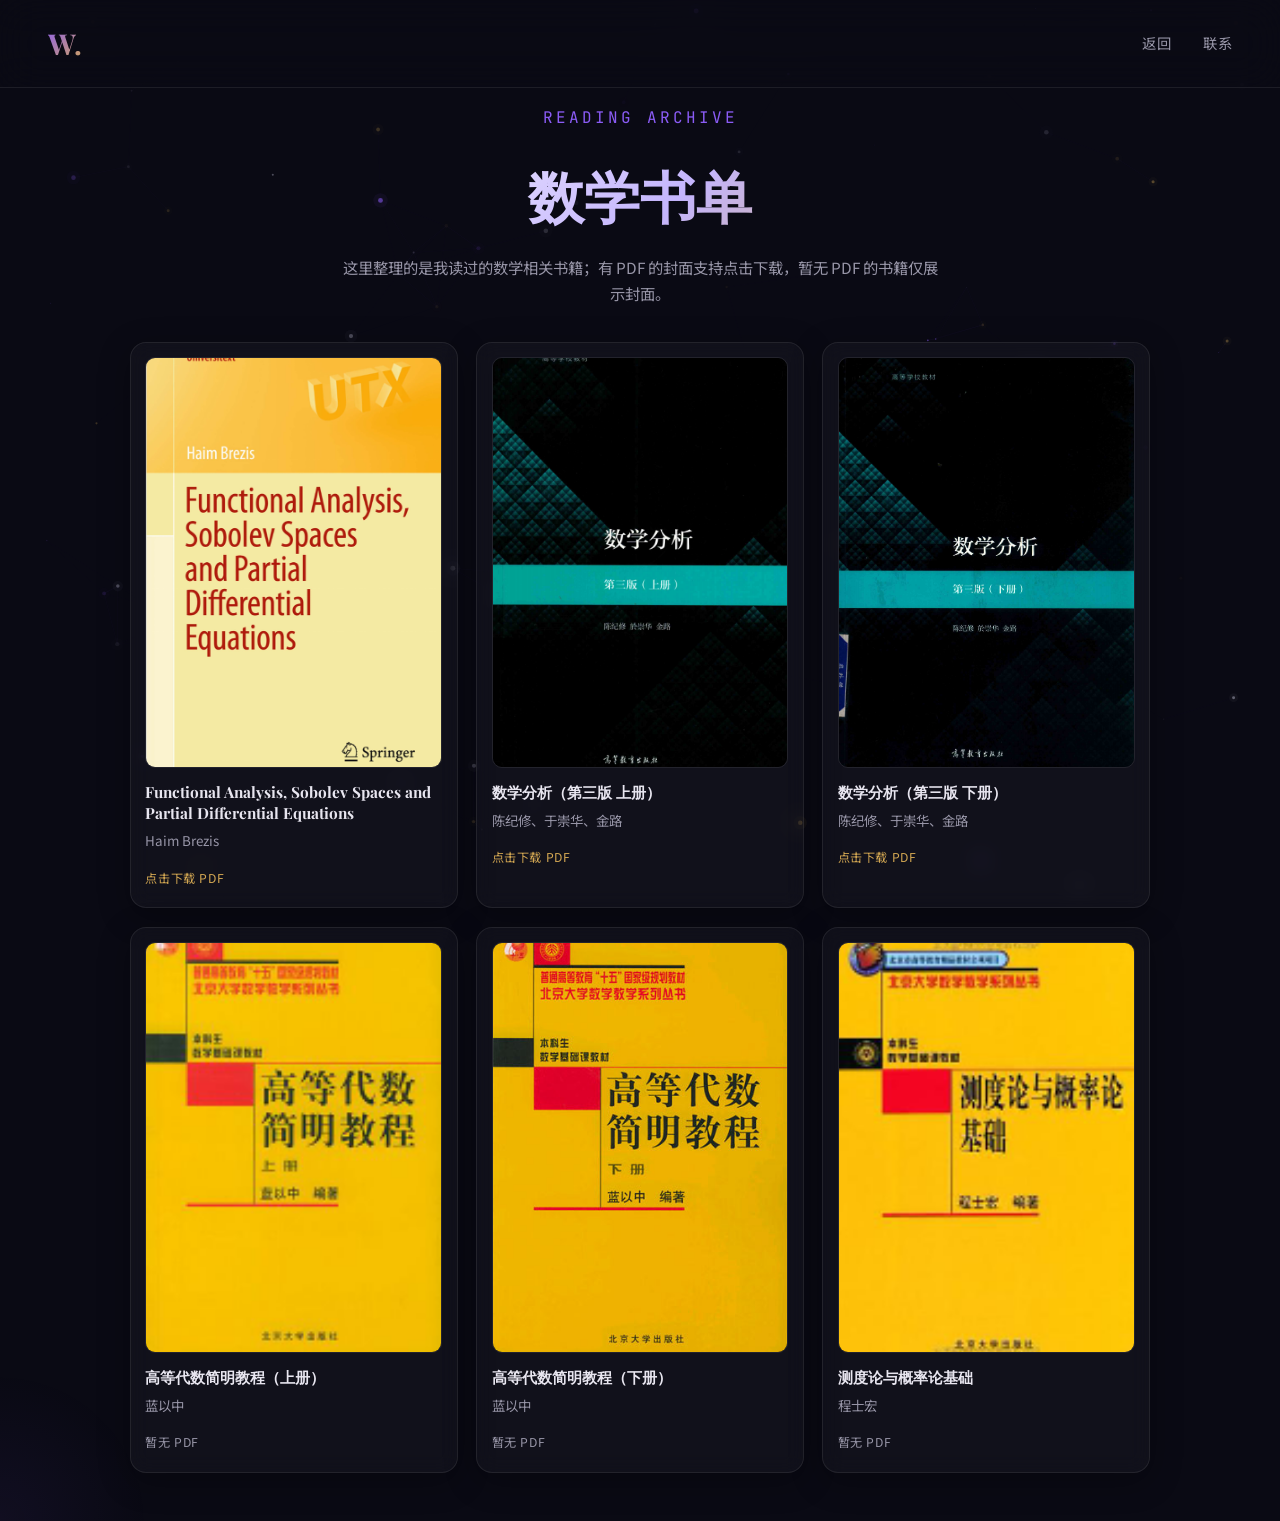
==== books.html @ 5981e9e0 "Update personal introduction website with resources" ====
<!DOCTYPE html>
<html lang="zh-CN">
<head>
    <meta charset="UTF-8">
    <meta name="viewport" content="width=device-width, initial-scale=1.0">
    <title>Weriezs | 阅读书籍</title>
    <link rel="preconnect" href="https://fonts.googleapis.com">
    <link rel="preconnect" href="https://fonts.gstatic.com" crossorigin>
    <link href="https://fonts.googleapis.com/css2?family=Playfair+Display:wght@400;700&family=Inter:wght@300;400;500;600&family=Noto+Sans+SC:wght@300;400;500;600&family=JetBrains+Mono:wght@400&display=swap" rel="stylesheet">
    <link rel="stylesheet" href="style.css">
</head>
<body class="books-page">
    <canvas id="particles"></canvas>

    <nav class="nav">
        <div class="nav-logo">W.</div>
        <div class="nav-links">
            <a href="index.html#interests">返回</a>
            <a href="index.html#contact">联系</a>
        </div>
    </nav>

    <main class="books-shell">
        <section class="books-hero reveal">
            <p class="books-kicker">Reading Archive</p>
            <h1 class="books-title" id="books-title">阅读书籍</h1>
            <p class="books-description" id="books-description">有 PDF 的封面支持点击下载，暂无 PDF 的书籍仅展示封面。</p>
        </section>

        <section class="books-content">
            <div class="books-grid reveal" id="books-grid"></div>
            <div class="books-empty glass-card reveal" id="books-empty" hidden>（暂无，尚待添加）</div>
        </section>
    </main>

    <script src="books-data.js"></script>
    <script src="books.js"></script>
    <script src="script.js"></script>
</body>
</html>
---- style.css ----
/* ========== Reset & Base ========== */
* {
    margin: 0;
    padding: 0;
    box-sizing: border-box;
}

:root {
    --bg-primary: #0a0a14;
    --bg-secondary: #0f0f1a;
    --text-primary: #e8e6f0;
    --text-secondary: #9896a8;
    --accent-purple: #8b5cf6;
    --accent-purple-dim: rgba(139, 92, 246, 0.15);
    --accent-gold: #d4a853;
    --accent-gold-dim: rgba(212, 168, 83, 0.15);
    --glass-bg: rgba(255, 255, 255, 0.03);
    --glass-border: rgba(255, 255, 255, 0.08);
    --glass-shadow: rgba(0, 0, 0, 0.3);
    --font-display: 'Playfair Display', Georgia, serif;
    --font-body: 'Noto Sans SC', 'Inter', -apple-system, sans-serif;
    --font-mono: 'JetBrains Mono', monospace;
}

html {
    scroll-behavior: smooth;
    scroll-padding-top: 80px;
}

body {
    font-family: var(--font-body);
    background: var(--bg-primary);
    color: var(--text-primary);
    line-height: 1.7;
    overflow-x: hidden;
    -webkit-font-smoothing: antialiased;
}

/* ========== Canvas Particles ========== */
#particles {
    position: fixed;
    top: 0;
    left: 0;
    width: 100%;
    height: 100%;
    z-index: 0;
    pointer-events: none;
}

/* ========== Navigation ========== */
.nav {
    position: fixed;
    top: 0;
    left: 0;
    right: 0;
    z-index: 100;
    display: flex;
    justify-content: space-between;
    align-items: center;
    padding: 1.2rem 3rem;
    background: rgba(10, 10, 20, 0.6);
    backdrop-filter: blur(20px);
    -webkit-backdrop-filter: blur(20px);
    border-bottom: 1px solid var(--glass-border);
    transition: all 0.3s ease;
}

.nav-logo {
    font-family: var(--font-display);
    font-size: 1.8rem;
    font-weight: 700;
    background: linear-gradient(135deg, var(--accent-purple), var(--accent-gold));
    -webkit-background-clip: text;
    -webkit-text-fill-color: transparent;
    background-clip: text;
}

.nav-links {
    display: flex;
    gap: 2rem;
}

.nav-links a {
    color: var(--text-secondary);
    text-decoration: none;
    font-size: 0.9rem;
    font-weight: 400;
    letter-spacing: 0.5px;
    transition: color 0.3s ease;
    position: relative;
}

.nav-links a::after {
    content: '';
    position: absolute;
    bottom: -4px;
    left: 0;
    width: 0;
    height: 1px;
    background: var(--accent-purple);
    transition: width 0.3s ease;
}

.nav-links a:hover {
    color: var(--text-primary);
}

.nav-links a:hover::after {
    width: 100%;
}

/* ========== Hero Section ========== */
.hero {
    position: relative;
    z-index: 1;
    min-height: 100vh;
    display: flex;
    align-items: center;
    justify-content: center;
    text-align: center;
    padding: 2rem;
}

.hero-content {
    max-width: 800px;
}

.hero-greeting {
    font-family: var(--font-mono);
    font-size: 1rem;
    color: var(--accent-purple);
    letter-spacing: 3px;
    text-transform: uppercase;
    margin-bottom: 1.5rem;
    opacity: 0;
    animation: fadeInUp 0.8s ease 0.3s forwards;
}

.hero-name {
    font-family: var(--font-display);
    font-size: clamp(3rem, 8vw, 6rem);
    font-weight: 700;
    line-height: 1.1;
    margin-bottom: 2rem;
    opacity: 0;
    animation: fadeInUp 0.8s ease 0.6s forwards;
}

.name-main {
    display: block;
    background: linear-gradient(135deg, #fff 0%, #c4b5fd 50%, var(--accent-gold) 100%);
    -webkit-background-clip: text;
    -webkit-text-fill-color: transparent;
    background-clip: text;
}

.name-divider {
    display: block;
    width: 60px;
    height: 2px;
    background: linear-gradient(90deg, var(--accent-purple), var(--accent-gold));
    margin: 1rem auto;
}

.name-sub {
    display: block;
    font-size: 0.35em;
    letter-spacing: 12px;
    color: var(--text-secondary);
    -webkit-text-fill-color: var(--text-secondary);
    font-weight: 400;
}

.hero-tagline {
    font-size: 1.15rem;
    color: var(--text-secondary);
    font-weight: 300;
    max-width: 550px;
    margin: 0 auto 4rem;
    opacity: 0;
    animation: fadeInUp 0.8s ease 0.9s forwards;
}

.hero-tagline em {
    font-style: normal;
    color: var(--accent-purple);
    font-weight: 500;
}

.hero-scroll {
    opacity: 0;
    animation: fadeInUp 0.8s ease 1.2s forwards;
    display: flex;
    flex-direction: column;
    align-items: center;
    gap: 0.8rem;
}

.hero-scroll span {
    font-size: 0.75rem;
    letter-spacing: 2px;
    text-transform: uppercase;
    color: var(--text-secondary);
}

.scroll-line {
    width: 1px;
    height: 50px;
    background: linear-gradient(180deg, var(--accent-purple), transparent);
    animation: scrollPulse 2s ease-in-out infinite;
}

/* ========== Sections Common ========== */
.section {
    position: relative;
    z-index: 1;
    padding: 8rem 2rem;
}

.container {
    max-width: 1100px;
    margin: 0 auto;
}

.section-title {
    font-family: var(--font-display);
    font-size: clamp(2rem, 4vw, 3rem);
    text-align: center;
    margin-bottom: 4rem;
    background: linear-gradient(135deg, var(--text-primary), var(--accent-purple));
    -webkit-background-clip: text;
    -webkit-text-fill-color: transparent;
    background-clip: text;
}

.section-subtitle {
    margin: -2.5rem 0 2.5rem;
    text-align: center;
    font-size: 1rem;
    color: var(--text-secondary);
    letter-spacing: 1px;
}

/* ========== Glass Card ========== */
.glass-card {
    background: var(--glass-bg);
    border: 1px solid var(--glass-border);
    border-radius: 16px;
    padding: 2rem;
    backdrop-filter: blur(10px);
    -webkit-backdrop-filter: blur(10px);
    box-shadow: 0 8px 32px var(--glass-shadow);
    transition: transform 0.3s ease, border-color 0.3s ease, box-shadow 0.3s ease;
}

.glass-card:hover {
    transform: translateY(-4px);
    border-color: rgba(139, 92, 246, 0.2);
    box-shadow: 0 12px 40px rgba(139, 92, 246, 0.08);
}

/* ========== About Section ========== */
.about-grid {
    display: grid;
    grid-template-columns: 1.5fr 1fr;
    gap: 2rem;
    align-items: start;
}

.about-card {
    padding: 2.5rem;
}

.about-icon {
    font-size: 2rem;
    margin-bottom: 1rem;
}

.about-card p {
    color: var(--text-secondary);
    font-size: 1.05rem;
    line-height: 1.9;
}

.about-stats {
    display: grid;
    grid-template-columns: 1fr 1fr;
    gap: 1rem;
}

.stat-item {
    text-align: center;
    padding: 1.5rem 1rem;
    display: flex;
    flex-direction: column;
    align-items: center;
    gap: 0.5rem;
}

.stat-symbol {
    font-family: var(--font-mono);
    font-size: 2rem;
    background: linear-gradient(135deg, var(--accent-purple), var(--accent-gold));
    -webkit-background-clip: text;
    -webkit-text-fill-color: transparent;
    background-clip: text;
}

.stat-label {
    font-size: 0.8rem;
    color: var(--text-secondary);
    letter-spacing: 1px;
}

/* ========== Interests Section ========== */
.interests-grid {
    display: grid;
    grid-template-columns: repeat(3, 1fr);
    gap: 1.5rem;
}

.interest-card {
    display: block;
    text-align: center;
    padding: 2.5rem 1.5rem;
}

.interest-link {
    color: inherit;
    text-decoration: none;
    cursor: pointer;
}

.interest-link:hover .interest-icon {
    transform: scale(1.08);
}

.interest-icon {
    font-size: 2.5rem;
    margin-bottom: 1.2rem;
    display: block;
    transition: transform 0.3s ease;
}

.interest-card h3 {
    font-family: var(--font-display);
    font-size: 1.2rem;
    margin-bottom: 0.8rem;
    color: var(--text-primary);
}

.interest-card p {
    font-size: 0.9rem;
    color: var(--text-secondary);
    line-height: 1.7;
}

/* ========== Research Section ========== */
.research-timeline {
    position: relative;
    display: flex;
    flex-direction: column;
    gap: 2rem;
    padding-left: 3rem;
}

.research-timeline::before {
    content: '';
    position: absolute;
    left: 8px;
    top: 0;
    bottom: 0;
    width: 2px;
    background: linear-gradient(180deg, var(--accent-purple), var(--accent-gold), transparent);
}

.timeline-item {
    position: relative;
    padding: 2rem;
}

.timeline-dot {
    position: absolute;
    left: calc(-3rem + 1px);
    top: 2.2rem;
    width: 16px;
    height: 16px;
    border-radius: 50%;
    background: var(--bg-primary);
    border: 2px solid var(--accent-purple);
    box-shadow: 0 0 12px var(--accent-purple-dim);
}

.timeline-item h3 {
    font-family: var(--font-display);
    font-size: 1.3rem;
    margin-bottom: 0.8rem;
    color: var(--text-primary);
}

.timeline-item p {
    color: var(--text-secondary);
    font-size: 0.95rem;
}

/* ========== Journey Section ========== */
.journey-grid {
    display: grid;
    grid-template-columns: repeat(3, 1fr);
    gap: 1.5rem;
    margin-bottom: 3rem;
}

.journey-card {
    text-align: center;
    padding: 2.5rem 1.5rem;
}

.journey-emoji {
    font-size: 3rem;
    margin-bottom: 1rem;
    display: block;
}

.journey-card h3 {
    font-family: var(--font-display);
    font-size: 1.2rem;
    margin-bottom: 0.8rem;
}

.journey-card p {
    font-size: 0.9rem;
    color: var(--text-secondary);
    line-height: 1.7;
}

.journey-quote {
    max-width: 600px;
    margin: 0 auto;
}

.journey-quote blockquote {
    text-align: center;
    padding: 2.5rem;
    border-left: 3px solid var(--accent-gold);
}

.journey-quote p {
    font-family: var(--font-display);
    font-size: 1.3rem;
    font-style: italic;
    color: var(--text-primary);
    margin-bottom: 1rem;
}

.journey-quote cite {
    font-size: 0.9rem;
    color: var(--accent-gold);
    font-style: normal;
}

/* ========== Contact Section ========== */
.contact-content {
    max-width: 600px;
    margin: 0 auto;
}

.contact-card {
    text-align: center;
    padding: 3rem;
}

.contact-text {
    color: var(--text-secondary);
    font-size: 1.05rem;
    margin-bottom: 2rem;
    line-height: 1.8;
}

.contact-links {
    display: flex;
    justify-content: center;
    gap: 1.5rem;
}

.contact-link {
    display: flex;
    align-items: center;
    gap: 0.6rem;
    color: var(--text-secondary);
    text-decoration: none;
    padding: 0.8rem 1.5rem;
    border: 1px solid var(--glass-border);
    border-radius: 50px;
    font-size: 0.9rem;
    transition: all 0.3s ease;
}

.contact-link:hover {
    color: var(--accent-purple);
    border-color: var(--accent-purple);
    background: var(--accent-purple-dim);
}

.contact-email {
    cursor: pointer;
    position: relative;
}

.contact-email .copy-toast {
    position: absolute;
    top: -2.5rem;
    left: 50%;
    transform: translateX(-50%);
    background: var(--accent-purple);
    color: #fff;
    padding: 0.3rem 0.8rem;
    border-radius: 6px;
    font-size: 0.75rem;
    white-space: nowrap;
    opacity: 0;
    transition: opacity 0.3s ease;
    pointer-events: none;
}

.contact-email .copy-toast.show {
    opacity: 1;
}

.contact-link svg {
    width: 18px;
    height: 18px;
}

/* ========== Footer ========== */
.footer {
    position: relative;
    z-index: 1;
    text-align: center;
    padding: 2rem;
    color: var(--text-secondary);
    font-size: 0.8rem;
    border-top: 1px solid var(--glass-border);
}

/* ========== Books Page ========== */
.books-shell {
    position: relative;
    z-index: 1;
    min-height: 100vh;
    padding: 6.5rem 2rem 3rem;
}

.books-hero {
    max-width: 760px;
    margin: 0 auto 2.2rem;
    text-align: center;
}

.books-kicker {
    font-family: var(--font-mono);
    color: var(--accent-purple);
    letter-spacing: 3px;
    text-transform: uppercase;
    margin-bottom: 1rem;
}

.books-title {
    font-family: var(--font-display);
    font-size: clamp(2.2rem, 5vw, 3.5rem);
    margin-bottom: 0.75rem;
    background: linear-gradient(135deg, #fff 0%, #c4b5fd 55%, var(--accent-gold) 100%);
    -webkit-background-clip: text;
    -webkit-text-fill-color: transparent;
    background-clip: text;
}

.books-description {
    max-width: 600px;
    margin: 0 auto;
    color: var(--text-secondary);
    font-size: 0.96rem;
}

.books-content {
    max-width: 1020px;
    margin: 0 auto;
}

.books-grid {
    display: grid;
    grid-template-columns: repeat(3, minmax(0, 1fr));
    gap: 1.15rem;
}

.book-card {
    display: block;
    color: inherit;
    text-decoration: none;
    overflow: hidden;
    padding: 0.9rem;
}

.book-card-downloadable {
    cursor: pointer;
}

.book-card-static {
    cursor: default;
}

.book-cover {
    display: block;
    width: 100%;
    aspect-ratio: 3 / 4.15;
    object-fit: cover;
    border-radius: 10px;
    border: 1px solid rgba(255, 255, 255, 0.08);
    transition: transform 0.35s ease, box-shadow 0.35s ease;
}

.book-card:hover .book-cover {
    transform: scale(1.04);
    box-shadow: 0 16px 36px rgba(0, 0, 0, 0.35);
}

.book-info {
    padding: 0.9rem 0 0.2rem;
}

.book-name {
    font-family: var(--font-display);
    font-size: 0.96rem;
    line-height: 1.35;
    margin-bottom: 0.35rem;
}

.book-author {
    color: var(--text-secondary);
    font-size: 0.84rem;
    margin-bottom: 0.65rem;
}

.book-action {
    display: inline-flex;
    align-items: center;
    gap: 0.4rem;
    color: var(--accent-gold);
    font-size: 0.76rem;
    letter-spacing: 0.6px;
}

.book-card-static .book-action {
    color: var(--text-secondary);
}

.books-empty {
    max-width: 480px;
    margin: 3rem auto 0;
    text-align: center;
    font-family: var(--font-display);
    font-size: 1.5rem;
    color: var(--text-secondary);
}

/* ========== Animations ========== */
@keyframes fadeInUp {
    from {
        opacity: 0;
        transform: translateY(30px);
    }
    to {
        opacity: 1;
        transform: translateY(0);
    }
}

@keyframes scrollPulse {
    0%, 100% { opacity: 0.3; transform: scaleY(0.6); }
    50% { opacity: 1; transform: scaleY(1); }
}

/* Scroll reveal */
.reveal {
    opacity: 0;
    transform: translateY(40px);
    transition: opacity 0.8s ease, transform 0.8s ease;
}

.reveal.visible {
    opacity: 1;
    transform: translateY(0);
}

.reveal-delay-1 { transition-delay: 0.1s; }
.reveal-delay-2 { transition-delay: 0.2s; }
.reveal-delay-3 { transition-delay: 0.3s; }
.reveal-delay-4 { transition-delay: 0.4s; }

/* ========== Responsive ========== */
@media (max-width: 768px) {
    .nav {
        padding: 1rem 1.5rem;
    }

    .nav-links {
        display: none;
    }

    .section {
        padding: 5rem 1.5rem;
    }

    .about-grid {
        grid-template-columns: 1fr;
    }

    .about-stats {
        grid-template-columns: repeat(4, 1fr);
    }

    .interests-grid,
    .journey-grid {
        grid-template-columns: 1fr;
    }

    .research-timeline {
        padding-left: 2rem;
    }

    .contact-links {
        flex-direction: column;
        align-items: center;
    }

    .books-shell {
        padding: 7rem 1.5rem 3.5rem;
    }

    .books-hero {
        margin-bottom: 2.5rem;
    }

    .books-grid {
        grid-template-columns: repeat(2, minmax(0, 1fr));
    }
}

@media (max-width: 480px) {
    .about-stats {
        grid-template-columns: repeat(2, 1fr);
    }

    .hero-name {
        font-size: 2.5rem;
    }

    .section-subtitle {
        margin-top: -2rem;
        font-size: 0.95rem;
    }

    .book-card {
        padding: 1rem;
    }

    .books-grid {
        grid-template-columns: 1fr;
    }

    .books-empty {
        font-size: 1.25rem;
    }
}
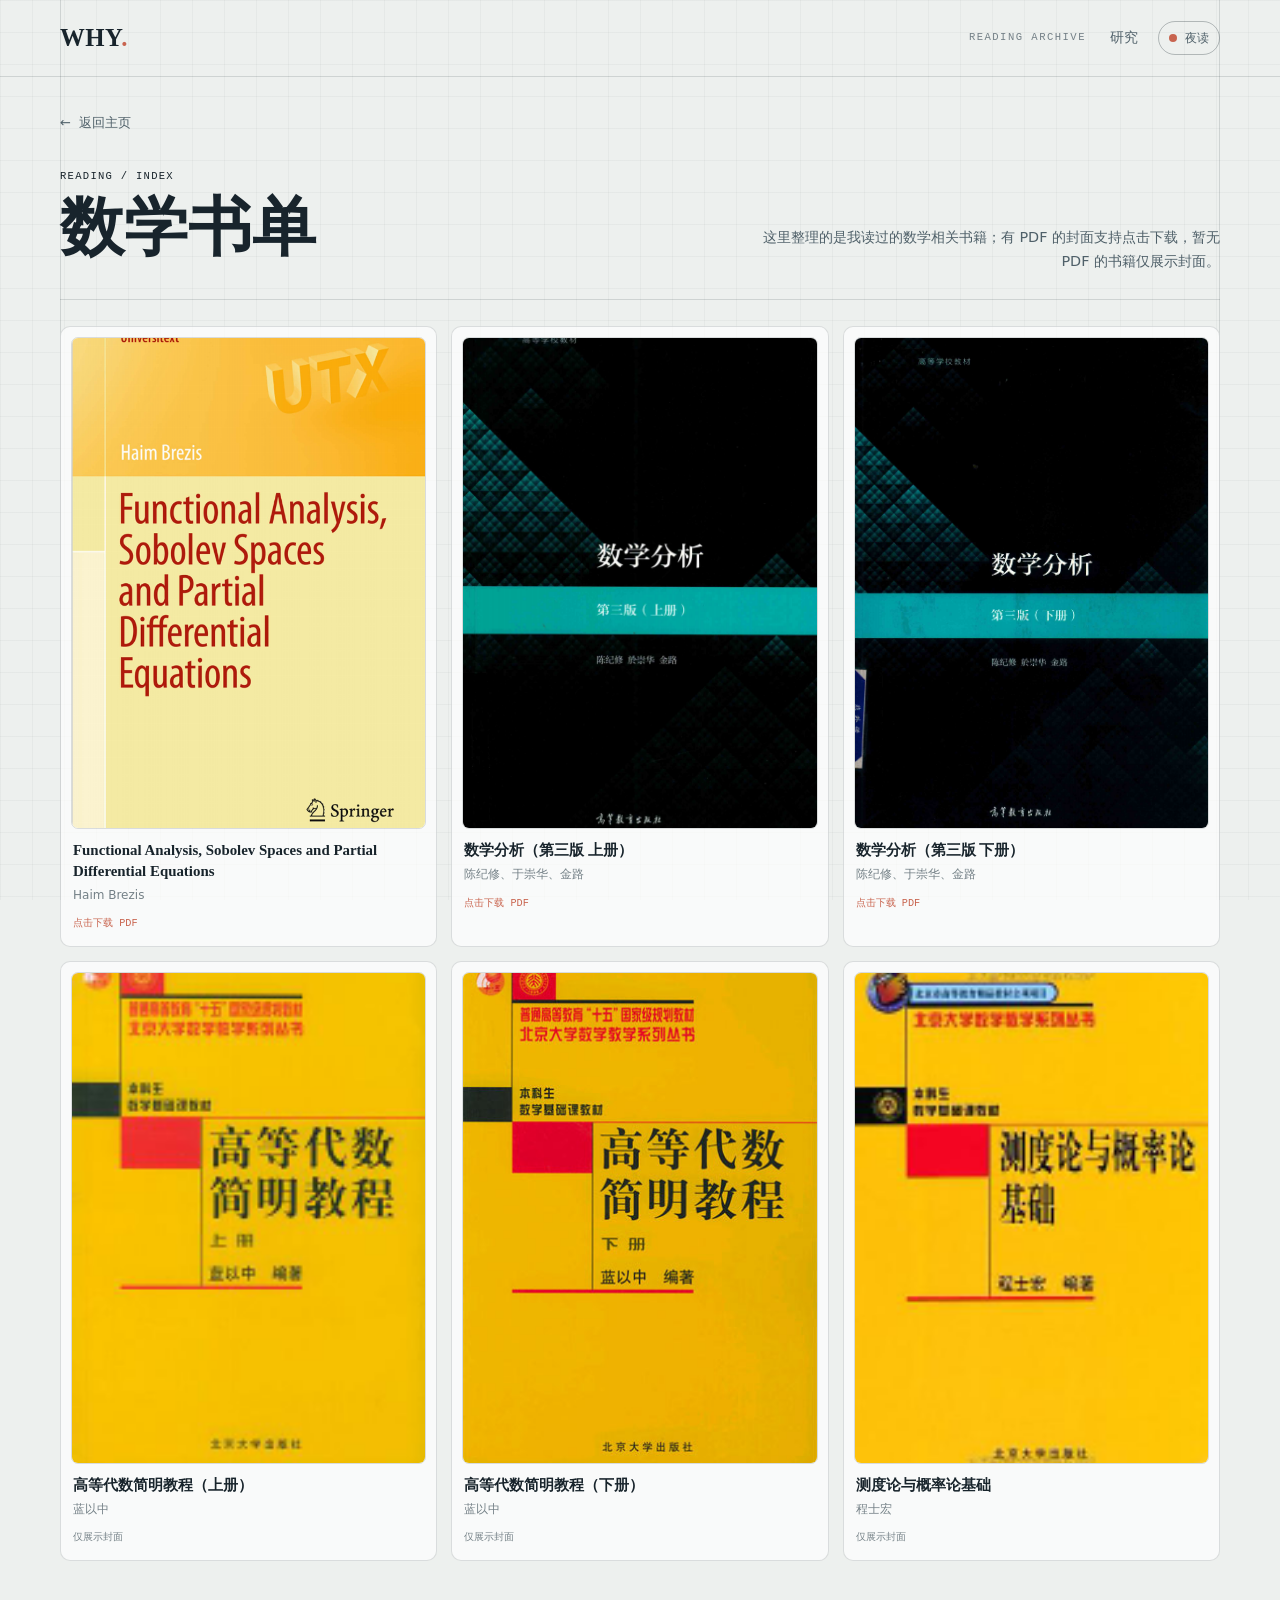
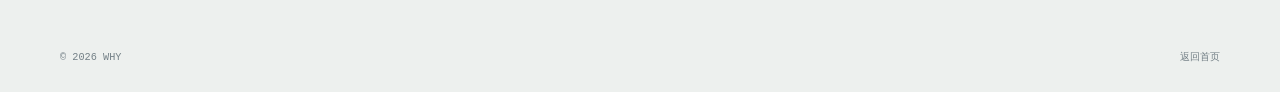
==== commit 01619565: "redesign personal profile and add research page" ====
--- a/books.html
+++ b/books.html
@@ -3,35 +3,48 @@
 <head>
     <meta charset="UTF-8">
     <meta name="viewport" content="width=device-width, initial-scale=1.0">
-    <title>Weriezs | 阅读书籍</title>
-    <link rel="preconnect" href="https://fonts.googleapis.com">
-    <link rel="preconnect" href="https://fonts.gstatic.com" crossorigin>
-    <link href="https://fonts.googleapis.com/css2?family=Playfair+Display:wght@400;700&family=Inter:wght@300;400;500;600&family=Noto+Sans+SC:wght@300;400;500;600&family=JetBrains+Mono:wght@400&display=swap" rel="stylesheet">
+    <meta name="description" content="魏宏宇的阅读档案。">
+    <title>阅读档案 | 魏宏宇</title>
     <link rel="stylesheet" href="style.css">
 </head>
-<body class="books-page">
-    <canvas id="particles"></canvas>
+<body class="site-page books-page">
+    <a class="skip-link" href="#main-content">跳到主要内容</a>
+    <div class="page-grid" aria-hidden="true"></div>
 
-    <nav class="nav">
-        <div class="nav-logo">W.</div>
-        <div class="nav-links">
-            <a href="index.html#interests">返回</a>
-            <a href="index.html#contact">联系</a>
+    <header class="topbar">
+        <div class="shell topbar-inner">
+            <a class="wordmark" href="index.html" aria-label="返回首页">WHY<span>.</span></a>
+            <span class="topbar-context">READING ARCHIVE</span>
+            <div class="topbar-actions">
+                <a class="topbar-link" href="experience.html">研究</a>
+                <button class="theme-switch" type="button" data-theme-toggle aria-pressed="false">
+                    <span class="theme-switch-mark" aria-hidden="true"></span>
+                    <span data-theme-label>夜读</span>
+                </button>
+            </div>
         </div>
-    </nav>
+    </header>
 
-    <main class="books-shell">
-        <section class="books-hero reveal">
-            <p class="books-kicker">Reading Archive</p>
-            <h1 class="books-title" id="books-title">阅读书籍</h1>
-            <p class="books-description" id="books-description">有 PDF 的封面支持点击下载，暂无 PDF 的书籍仅展示封面。</p>
-        </section>
+    <main id="main-content" class="shell books-main">
+        <a class="back-link" href="index.html"><span aria-hidden="true">←</span> 返回主页</a>
+        <header class="books-header">
+            <div>
+                <p class="eyebrow">READING / INDEX</p>
+                <h1 id="books-title">阅读书籍</h1>
+            </div>
+            <p class="books-description" id="books-description">有 PDF 的书籍支持点击打开，暂无 PDF 的书籍仅展示封面。</p>
+        </header>
 
-        <section class="books-content">
-            <div class="books-grid reveal" id="books-grid"></div>
-            <div class="books-empty glass-card reveal" id="books-empty" hidden>（暂无，尚待添加）</div>
+        <section aria-label="书籍列表">
+            <div class="books-grid" id="books-grid"></div>
+            <div class="books-empty" id="books-empty" hidden>（暂无，尚待添加）</div>
         </section>
     </main>
+
+    <footer class="site-footer shell">
+        <span>© 2026 WHY</span>
+        <a href="index.html">返回首页</a>
+    </footer>
 
     <script src="books-data.js"></script>
     <script src="books.js"></script>
--- a/style.css
+++ b/style.css
@@ -1,604 +1,1009 @@
-/* ========== Reset & Base ========== */
 * {
+    box-sizing: border-box;
     margin: 0;
     padding: 0;
-    box-sizing: border-box;
 }
 
 :root {
-    --bg-primary: #0a0a14;
-    --bg-secondary: #0f0f1a;
-    --text-primary: #e8e6f0;
-    --text-secondary: #9896a8;
-    --accent-purple: #8b5cf6;
-    --accent-purple-dim: rgba(139, 92, 246, 0.15);
-    --accent-gold: #d4a853;
-    --accent-gold-dim: rgba(212, 168, 83, 0.15);
-    --glass-bg: rgba(255, 255, 255, 0.03);
-    --glass-border: rgba(255, 255, 255, 0.08);
-    --glass-shadow: rgba(0, 0, 0, 0.3);
-    --font-display: 'Playfair Display', Georgia, serif;
-    --font-body: 'Noto Sans SC', 'Inter', -apple-system, sans-serif;
-    --font-mono: 'JetBrains Mono', monospace;
+    --paper: #edf0ee;
+    --paper-deep: #e2e7e5;
+    --ink: #18242c;
+    --ink-soft: #4f6069;
+    --muted: #748087;
+    --surface: rgba(255, 255, 255, 0.68);
+    --surface-solid: #f8f8f5;
+    --line: rgba(24, 36, 44, 0.14);
+    --line-strong: rgba(24, 36, 44, 0.28);
+    --hero: #182932;
+    --hero-text: #f4f1e9;
+    --coral: #c8644f;
+    --coral-deep: #a94d3c;
+    --blue: #35677c;
+    --yellow: #c69b4b;
+    --shadow: 0 18px 40px rgba(24, 36, 44, 0.1);
+    --shadow-deep: 0 24px 60px rgba(24, 36, 44, 0.18);
+    --serif: Georgia, "Times New Roman", "Songti SC", SimSun, serif;
+    --sans: "Noto Sans SC", "Microsoft YaHei", "PingFang SC", system-ui, sans-serif;
+    --mono: "SFMono-Regular", Consolas, "Liberation Mono", monospace;
+}
+
+body.theme-night {
+    --paper: #182127;
+    --paper-deep: #202c32;
+    --ink: #f1eee6;
+    --ink-soft: #c1c8c7;
+    --muted: #96a3a6;
+    --surface: rgba(36, 49, 56, 0.88);
+    --surface-solid: #243138;
+    --line: rgba(241, 238, 230, 0.14);
+    --line-strong: rgba(241, 238, 230, 0.28);
+    --hero: #f1eee6;
+    --hero-text: #18242c;
+    --shadow: 0 18px 40px rgba(0, 0, 0, 0.2);
+    --shadow-deep: 0 24px 60px rgba(0, 0, 0, 0.32);
 }
 
 html {
     scroll-behavior: smooth;
-    scroll-padding-top: 80px;
+    scroll-padding-top: 92px;
 }
 
 body {
-    font-family: var(--font-body);
-    background: var(--bg-primary);
-    color: var(--text-primary);
-    line-height: 1.7;
+    min-width: 320px;
+    min-height: 100vh;
     overflow-x: hidden;
+    background: var(--paper);
+    color: var(--ink);
+    font-family: var(--sans);
+    line-height: 1.65;
     -webkit-font-smoothing: antialiased;
-}
-
-/* ========== Canvas Particles ========== */
-#particles {
+    transition: background-color 0.25s ease, color 0.25s ease;
+}
+
+body::before {
+    background-image:
+        linear-gradient(rgba(24, 36, 44, 0.045) 1px, transparent 1px),
+        linear-gradient(90deg, rgba(24, 36, 44, 0.045) 1px, transparent 1px);
+    background-size: 32px 32px;
+    content: "";
+    inset: 0;
+    opacity: 0.8;
+    pointer-events: none;
     position: fixed;
-    top: 0;
-    left: 0;
-    width: 100%;
-    height: 100%;
-    z-index: 0;
+    z-index: -2;
+}
+
+body.theme-night::before {
+    background-image:
+        linear-gradient(rgba(241, 238, 230, 0.04) 1px, transparent 1px),
+        linear-gradient(90deg, rgba(241, 238, 230, 0.04) 1px, transparent 1px);
+}
+
+a {
+    color: inherit;
+}
+
+button,
+a {
+    -webkit-tap-highlight-color: transparent;
+}
+
+button {
+    font: inherit;
+}
+
+.page-grid {
+    border-left: 1px solid var(--line);
+    border-right: 1px solid var(--line);
+    inset: 0 max(24px, calc((100vw - 1160px) / 2)) 0;
     pointer-events: none;
-}
-
-/* ========== Navigation ========== */
-.nav {
     position: fixed;
-    top: 0;
-    left: 0;
-    right: 0;
+    z-index: -1;
+}
+
+.shell {
+    margin: 0 auto;
+    width: min(1160px, calc(100% - 48px));
+}
+
+.skip-link {
+    background: var(--ink);
+    color: var(--paper);
+    left: 16px;
+    padding: 8px 12px;
+    position: fixed;
+    text-decoration: none;
+    top: -60px;
     z-index: 100;
-    display: flex;
+}
+
+.skip-link:focus {
+    top: 16px;
+}
+
+.topbar {
+    border-bottom: 1px solid var(--line);
+    position: relative;
+    z-index: 10;
+}
+
+.topbar-inner {
+    align-items: center;
+    display: flex;
+    gap: 24px;
+    height: 76px;
     justify-content: space-between;
+}
+
+.wordmark {
+    color: var(--ink);
+    font-family: var(--serif);
+    font-size: 1.55rem;
+    font-weight: 700;
+    letter-spacing: 0.02em;
+    text-decoration: none;
+}
+
+.wordmark span {
+    color: var(--coral);
+}
+
+.topbar-context {
+    color: var(--muted);
+    font-family: var(--mono);
+    font-size: 0.66rem;
+    letter-spacing: 0.14em;
+    margin-left: auto;
+}
+
+.topbar-actions {
     align-items: center;
-    padding: 1.2rem 3rem;
-    background: rgba(10, 10, 20, 0.6);
-    backdrop-filter: blur(20px);
-    -webkit-backdrop-filter: blur(20px);
-    border-bottom: 1px solid var(--glass-border);
-    transition: all 0.3s ease;
-}
-
-.nav-logo {
-    font-family: var(--font-display);
-    font-size: 1.8rem;
+    display: flex;
+    gap: 20px;
+}
+
+.topbar-link {
+    color: var(--ink-soft);
+    font-size: 0.88rem;
+    text-decoration: none;
+    transition: color 0.2s ease;
+}
+
+.topbar-link:hover,
+.topbar-link:focus-visible {
+    color: var(--coral);
+}
+
+.theme-switch {
+    align-items: center;
+    background: transparent;
+    border: 1px solid var(--line-strong);
+    border-radius: 999px;
+    color: var(--ink-soft);
+    cursor: pointer;
+    display: inline-flex;
+    font-size: 0.76rem;
+    gap: 8px;
+    padding: 6px 10px;
+    transition: border-color 0.2s ease, color 0.2s ease;
+}
+
+.theme-switch:hover,
+.theme-switch:focus-visible {
+    border-color: var(--coral);
+    color: var(--coral);
+}
+
+.theme-switch-mark {
+    background: var(--coral);
+    border-radius: 50%;
+    display: block;
+    height: 8px;
+    width: 8px;
+}
+
+.home-main {
+    padding: 30px 0 12px;
+}
+
+.profile-layout {
+    align-items: stretch;
+    display: grid;
+    gap: 18px;
+    grid-template-columns: minmax(0, 1.22fr) minmax(300px, 0.78fr);
+}
+
+.profile-panel {
+    background: var(--hero);
+    border-radius: 12px;
+    box-shadow: var(--shadow-deep);
+    color: var(--hero-text);
+    min-height: 470px;
+    overflow: hidden;
+    padding: 28px 32px 24px;
+    position: relative;
+}
+
+.profile-panel::after {
+    bottom: -42px;
+    color: rgba(255, 255, 255, 0.07);
+    content: "WHY";
+    font-family: var(--serif);
+    font-size: 9rem;
     font-weight: 700;
-    background: linear-gradient(135deg, var(--accent-purple), var(--accent-gold));
-    -webkit-background-clip: text;
-    -webkit-text-fill-color: transparent;
-    background-clip: text;
-}
-
-.nav-links {
-    display: flex;
-    gap: 2rem;
-}
-
-.nav-links a {
-    color: var(--text-secondary);
-    text-decoration: none;
-    font-size: 0.9rem;
+    line-height: 1;
+    position: absolute;
+    right: 24px;
+    pointer-events: none;
+}
+
+body.theme-night .profile-panel::after {
+    color: rgba(24, 36, 44, 0.1);
+}
+
+.panel-rule {
+    display: flex;
+    gap: 6px;
+    margin-bottom: 30px;
+}
+
+.panel-rule span {
+    background: var(--coral);
+    display: block;
+    height: 4px;
+    width: 28px;
+}
+
+.panel-rule span:nth-child(2) {
+    background: var(--yellow);
+    width: 12px;
+}
+
+.panel-rule span:nth-child(3) {
+    background: var(--blue);
+    width: 44px;
+}
+
+.profile-heading {
+    align-items: center;
+    display: flex;
+    gap: 14px;
+    margin-bottom: 26px;
+}
+
+.profile-avatar {
+    align-items: center;
+    background: var(--coral);
+    border: 1px solid rgba(255, 255, 255, 0.42);
+    border-radius: 50%;
+    color: #fffaf0;
+    display: flex;
+    font-family: var(--serif);
+    font-size: 1.5rem;
+    height: 54px;
+    justify-content: center;
+    width: 54px;
+}
+
+.eyebrow,
+.block-index,
+.note-label {
+    font-family: var(--mono);
+    font-size: 0.66rem;
+    letter-spacing: 0.12em;
+    text-transform: uppercase;
+}
+
+.profile-panel .eyebrow {
+    color: rgba(244, 241, 233, 0.8);
+    margin-bottom: 2px;
+}
+
+.profile-place {
+    color: rgba(244, 241, 233, 0.62);
+    font-size: 0.82rem;
+}
+
+.profile-panel h1 {
+    align-items: baseline;
+    display: flex;
+    font-family: var(--serif);
+    font-size: clamp(3rem, 6vw, 4.8rem);
+    font-weight: 700;
+    gap: 16px;
+    letter-spacing: 0.01em;
+    line-height: 1.1;
+    margin-bottom: 18px;
+}
+
+.profile-panel h1 small {
+    color: var(--coral);
+    font-family: var(--mono);
+    font-size: 0.28em;
     font-weight: 400;
-    letter-spacing: 0.5px;
-    transition: color 0.3s ease;
-    position: relative;
-}
-
-.nav-links a::after {
-    content: '';
-    position: absolute;
-    bottom: -4px;
-    left: 0;
-    width: 0;
-    height: 1px;
-    background: var(--accent-purple);
-    transition: width 0.3s ease;
-}
-
-.nav-links a:hover {
-    color: var(--text-primary);
-}
-
-.nav-links a:hover::after {
-    width: 100%;
-}
-
-/* ========== Hero Section ========== */
-.hero {
+    letter-spacing: 0.16em;
+}
+
+.profile-lede {
+    color: rgba(244, 241, 233, 0.82);
+    font-size: 1.03rem;
+    line-height: 1.85;
+    max-width: 620px;
     position: relative;
     z-index: 1;
-    min-height: 100vh;
-    display: flex;
-    align-items: center;
-    justify-content: center;
-    text-align: center;
-    padding: 2rem;
-}
-
-.hero-content {
-    max-width: 800px;
-}
-
-.hero-greeting {
-    font-family: var(--font-mono);
-    font-size: 1rem;
-    color: var(--accent-purple);
-    letter-spacing: 3px;
-    text-transform: uppercase;
-    margin-bottom: 1.5rem;
-    opacity: 0;
-    animation: fadeInUp 0.8s ease 0.3s forwards;
-}
-
-.hero-name {
-    font-family: var(--font-display);
-    font-size: clamp(3rem, 8vw, 6rem);
-    font-weight: 700;
-    line-height: 1.1;
-    margin-bottom: 2rem;
-    opacity: 0;
-    animation: fadeInUp 0.8s ease 0.6s forwards;
-}
-
-.name-main {
-    display: block;
-    background: linear-gradient(135deg, #fff 0%, #c4b5fd 50%, var(--accent-gold) 100%);
-    -webkit-background-clip: text;
-    -webkit-text-fill-color: transparent;
-    background-clip: text;
-}
-
-.name-divider {
-    display: block;
-    width: 60px;
-    height: 2px;
-    background: linear-gradient(90deg, var(--accent-purple), var(--accent-gold));
-    margin: 1rem auto;
-}
-
-.name-sub {
-    display: block;
-    font-size: 0.35em;
-    letter-spacing: 12px;
-    color: var(--text-secondary);
-    -webkit-text-fill-color: var(--text-secondary);
-    font-weight: 400;
-}
-
-.hero-tagline {
-    font-size: 1.15rem;
-    color: var(--text-secondary);
-    font-weight: 300;
-    max-width: 550px;
-    margin: 0 auto 4rem;
-    opacity: 0;
-    animation: fadeInUp 0.8s ease 0.9s forwards;
-}
-
-.hero-tagline em {
-    font-style: normal;
-    color: var(--accent-purple);
-    font-weight: 500;
-}
-
-.hero-scroll {
-    opacity: 0;
-    animation: fadeInUp 0.8s ease 1.2s forwards;
-    display: flex;
-    flex-direction: column;
-    align-items: center;
-    gap: 0.8rem;
-}
-
-.hero-scroll span {
-    font-size: 0.75rem;
-    letter-spacing: 2px;
-    text-transform: uppercase;
-    color: var(--text-secondary);
-}
-
-.scroll-line {
-    width: 1px;
-    height: 50px;
-    background: linear-gradient(180deg, var(--accent-purple), transparent);
-    animation: scrollPulse 2s ease-in-out infinite;
-}
-
-/* ========== Sections Common ========== */
-.section {
+}
+
+.tag-list,
+.entry-tags {
+    display: flex;
+    flex-wrap: wrap;
+    gap: 8px;
+}
+
+.tag-list {
+    margin: 24px 0 28px;
     position: relative;
     z-index: 1;
-    padding: 8rem 2rem;
-}
-
-.container {
-    max-width: 1100px;
-    margin: 0 auto;
-}
-
-.section-title {
-    font-family: var(--font-display);
-    font-size: clamp(2rem, 4vw, 3rem);
-    text-align: center;
-    margin-bottom: 4rem;
-    background: linear-gradient(135deg, var(--text-primary), var(--accent-purple));
-    -webkit-background-clip: text;
-    -webkit-text-fill-color: transparent;
-    background-clip: text;
-}
-
-.section-subtitle {
-    margin: -2.5rem 0 2.5rem;
-    text-align: center;
-    font-size: 1rem;
-    color: var(--text-secondary);
-    letter-spacing: 1px;
-}
-
-/* ========== Glass Card ========== */
-.glass-card {
-    background: var(--glass-bg);
-    border: 1px solid var(--glass-border);
-    border-radius: 16px;
-    padding: 2rem;
-    backdrop-filter: blur(10px);
-    -webkit-backdrop-filter: blur(10px);
-    box-shadow: 0 8px 32px var(--glass-shadow);
-    transition: transform 0.3s ease, border-color 0.3s ease, box-shadow 0.3s ease;
-}
-
-.glass-card:hover {
+}
+
+.tag-list span,
+.entry-tags span {
+    border: 1px solid rgba(244, 241, 233, 0.3);
+    border-radius: 999px;
+    color: rgba(244, 241, 233, 0.88);
+    font-size: 0.74rem;
+    padding: 4px 10px;
+}
+
+.profile-actions {
+    display: flex;
+    flex-wrap: wrap;
+    gap: 10px;
+    position: relative;
+    z-index: 1;
+}
+
+.button {
+    align-items: center;
+    border: 1px solid transparent;
+    border-radius: 7px;
+    display: inline-flex;
+    font-size: 0.84rem;
+    gap: 12px;
+    justify-content: center;
+    padding: 10px 14px;
+    text-decoration: none;
+    transition: background-color 0.2s ease, border-color 0.2s ease, color 0.2s ease, transform 0.2s ease;
+}
+
+.button:hover,
+.button:focus-visible {
+    transform: translateY(-2px);
+}
+
+.button-primary {
+    background: var(--coral);
+    color: #fffaf0;
+}
+
+.button-primary:hover,
+.button-primary:focus-visible {
+    background: var(--coral-deep);
+}
+
+.button-quiet {
+    border-color: rgba(244, 241, 233, 0.32);
+    color: var(--hero-text);
+}
+
+.button-quiet:hover,
+.button-quiet:focus-visible {
+    border-color: var(--coral);
+    color: var(--coral);
+}
+
+.profile-status {
+    align-items: center;
+    bottom: 24px;
+    color: rgba(244, 241, 233, 0.62);
+    display: flex;
+    font-size: 0.76rem;
+    gap: 8px;
+    position: absolute;
+    z-index: 1;
+}
+
+.status-dot {
+    background: #80a66e;
+    border-radius: 50%;
+    box-shadow: 0 0 0 4px rgba(128, 166, 110, 0.14);
+    display: inline-block;
+    height: 7px;
+    width: 7px;
+}
+
+.profile-rail {
+    display: grid;
+    gap: 18px;
+    grid-template-rows: auto 1fr;
+}
+
+.rail-block {
+    background: var(--surface);
+    border: 1px solid var(--line);
+    border-radius: 10px;
+    box-shadow: var(--shadow);
+    padding: 22px;
+}
+
+.block-index {
+    color: var(--coral);
+    margin-bottom: 10px;
+}
+
+.rail-block h2,
+.section-heading h2 {
+    font-family: var(--serif);
+    font-size: 1.65rem;
+    line-height: 1.2;
+}
+
+.rail-intro > p:not(.block-index) {
+    color: var(--ink-soft);
+    font-size: 0.92rem;
+    margin-top: 12px;
+}
+
+.fact-list {
+    border-top: 1px solid var(--line);
+    display: grid;
+    gap: 10px;
+    margin-top: 20px;
+    padding-top: 14px;
+}
+
+.fact-list div {
+    align-items: baseline;
+    display: flex;
+    justify-content: space-between;
+    gap: 12px;
+}
+
+.fact-list dt {
+    color: var(--muted);
+    font-size: 0.75rem;
+}
+
+.fact-list dd {
+    color: var(--ink);
+    font-family: var(--mono);
+    font-size: 0.72rem;
+    text-align: right;
+}
+
+.page-index h2 {
+    margin-bottom: 14px;
+}
+
+.index-link {
+    align-items: center;
+    border-top: 1px solid var(--line);
+    display: flex;
+    gap: 12px;
+    justify-content: space-between;
+    padding: 14px 0;
+    text-decoration: none;
+    transition: color 0.2s ease, padding-left 0.2s ease;
+}
+
+.index-link:hover,
+.index-link:focus-visible {
+    color: var(--coral);
+    padding-left: 5px;
+}
+
+.index-link span {
+    display: grid;
+    gap: 1px;
+}
+
+.index-link b {
+    font-size: 0.92rem;
+    font-weight: 500;
+}
+
+.index-link small {
+    color: var(--muted);
+    font-family: var(--mono);
+    font-size: 0.65rem;
+}
+
+.index-link strong {
+    color: var(--muted);
+    font-family: var(--mono);
+    font-size: 0.7rem;
+    font-weight: 400;
+}
+
+.notes-section {
+    padding: 56px 0 50px;
+}
+
+.section-heading {
+    align-items: end;
+    display: flex;
+    gap: 24px;
+    justify-content: space-between;
+    margin-bottom: 20px;
+}
+
+.section-heading > p {
+    color: var(--muted);
+    font-size: 0.84rem;
+    max-width: 270px;
+    text-align: right;
+}
+
+.notes-grid {
+    display: grid;
+    gap: 14px;
+    grid-template-columns: repeat(3, minmax(0, 1fr));
+}
+
+.note-card {
+    border-radius: 10px;
+    color: #fffaf0;
+    display: flex;
+    flex-direction: column;
+    min-height: 184px;
+    overflow: hidden;
+    padding: 20px;
+    position: relative;
+    text-decoration: none;
+    transition: transform 0.22s ease, box-shadow 0.22s ease;
+}
+
+.note-card:hover,
+.note-card:focus-visible {
+    box-shadow: var(--shadow-deep);
     transform: translateY(-4px);
-    border-color: rgba(139, 92, 246, 0.2);
-    box-shadow: 0 12px 40px rgba(139, 92, 246, 0.08);
-}
-
-/* ========== About Section ========== */
-.about-grid {
+}
+
+.note-card::after {
+    border: 1px solid rgba(255, 255, 255, 0.28);
+    border-radius: 50%;
+    content: "";
+    height: 110px;
+    position: absolute;
+    right: -35px;
+    top: -36px;
+    width: 110px;
+}
+
+.note-card-coral {
+    background: var(--coral);
+}
+
+.note-card-blue {
+    background: var(--blue);
+}
+
+.note-card-ink {
+    background: var(--hero);
+}
+
+.note-number {
+    font-family: var(--mono);
+    font-size: 0.68rem;
+    opacity: 0.72;
+}
+
+.note-label {
+    margin-top: 24px;
+    opacity: 0.74;
+}
+
+.note-card h3 {
+    font-family: var(--serif);
+    font-size: 1.45rem;
+    font-weight: 700;
+    line-height: 1.35;
+    margin-top: 8px;
+}
+
+.note-arrow {
+    bottom: 18px;
+    font-size: 1.2rem;
+    position: absolute;
+    right: 20px;
+}
+
+.contact-strip {
+    align-items: center;
+    border-bottom: 1px solid var(--line);
+    border-top: 1px solid var(--line);
+    display: flex;
+    gap: 24px;
+    justify-content: space-between;
+    padding: 28px 0;
+}
+
+.contact-strip h2 {
+    font-family: var(--serif);
+    font-size: clamp(1.6rem, 3vw, 2.25rem);
+    line-height: 1.2;
+}
+
+.contact-actions {
+    display: flex;
+    flex-wrap: wrap;
+    gap: 10px;
+    justify-content: flex-end;
+}
+
+.contact-item {
+    align-items: center;
+    background: var(--surface);
+    border: 1px solid var(--line);
+    border-radius: 8px;
+    color: var(--ink);
+    display: flex;
+    gap: 10px;
+    min-width: 188px;
+    padding: 9px 11px;
+    text-align: left;
+    text-decoration: none;
+    transition: border-color 0.2s ease, transform 0.2s ease;
+}
+
+button.contact-item {
+    cursor: pointer;
+}
+
+.contact-item:hover,
+.contact-item:focus-visible {
+    border-color: var(--coral);
+    transform: translateY(-2px);
+}
+
+.contact-symbol {
+    align-items: center;
+    background: var(--ink);
+    border-radius: 50%;
+    color: var(--paper);
+    display: flex;
+    font-family: var(--mono);
+    font-size: 0.62rem;
+    height: 28px;
+    justify-content: center;
+    width: 28px;
+}
+
+.contact-item > span:nth-child(2) {
     display: grid;
-    grid-template-columns: 1.5fr 1fr;
-    gap: 2rem;
-    align-items: start;
-}
-
-.about-card {
-    padding: 2.5rem;
-}
-
-.about-icon {
-    font-size: 2rem;
-    margin-bottom: 1rem;
-}
-
-.about-card p {
-    color: var(--text-secondary);
-    font-size: 1.05rem;
-    line-height: 1.9;
-}
-
-.about-stats {
-    display: grid;
-    grid-template-columns: 1fr 1fr;
-    gap: 1rem;
-}
-
-.stat-item {
-    text-align: center;
-    padding: 1.5rem 1rem;
-    display: flex;
-    flex-direction: column;
+    flex: 1;
+    gap: 0;
+}
+
+.contact-item b {
+    font-size: 0.8rem;
+    font-weight: 600;
+}
+
+.contact-item small {
+    color: var(--muted);
+    font-size: 0.68rem;
+}
+
+.copy-label {
+    color: var(--coral);
+    font-size: 0.7rem;
+}
+
+.site-footer {
     align-items: center;
-    gap: 0.5rem;
-}
-
-.stat-symbol {
-    font-family: var(--font-mono);
-    font-size: 2rem;
-    background: linear-gradient(135deg, var(--accent-purple), var(--accent-gold));
-    -webkit-background-clip: text;
-    -webkit-text-fill-color: transparent;
-    background-clip: text;
-}
-
-.stat-label {
-    font-size: 0.8rem;
-    color: var(--text-secondary);
-    letter-spacing: 1px;
-}
-
-/* ========== Interests Section ========== */
-.interests-grid {
-    display: grid;
-    grid-template-columns: repeat(3, 1fr);
-    gap: 1.5rem;
-}
-
-.interest-card {
-    display: block;
-    text-align: center;
-    padding: 2.5rem 1.5rem;
-}
-
-.interest-link {
+    color: var(--muted);
+    display: flex;
+    font-family: var(--mono);
+    font-size: 0.64rem;
+    justify-content: space-between;
+    padding: 18px 0 26px;
+}
+
+.site-footer a {
     color: inherit;
     text-decoration: none;
-    cursor: pointer;
-}
-
-.interest-link:hover .interest-icon {
-    transform: scale(1.08);
-}
-
-.interest-icon {
-    font-size: 2.5rem;
-    margin-bottom: 1.2rem;
-    display: block;
-    transition: transform 0.3s ease;
-}
-
-.interest-card h3 {
-    font-family: var(--font-display);
+}
+
+.site-footer a:hover {
+    color: var(--coral);
+}
+
+.mobile-break {
+    display: none;
+}
+
+/* Detail page */
+.detail-main {
+    padding: 32px 0 70px;
+}
+
+.back-link {
+    color: var(--ink-soft);
+    display: inline-flex;
+    font-size: 0.82rem;
+    gap: 8px;
+    margin-bottom: 34px;
+    text-decoration: none;
+}
+
+.back-link:hover,
+.back-link:focus-visible {
+    color: var(--coral);
+}
+
+.detail-header {
+    border-bottom: 1px solid var(--line);
+    max-width: 760px;
+    padding-bottom: 30px;
+}
+
+.detail-header h1 {
+    font-family: var(--serif);
+    font-size: clamp(2.7rem, 6vw, 4.6rem);
+    line-height: 1.08;
+    margin: 10px 0 14px;
+}
+
+.detail-header > p:last-child {
+    color: var(--ink-soft);
+    font-size: 1rem;
+    max-width: 620px;
+}
+
+.detail-layout {
+    align-items: start;
+    display: grid;
+    gap: 52px;
+    grid-template-columns: 190px minmax(0, 1fr);
+    margin-top: 42px;
+}
+
+.detail-aside {
+    position: sticky;
+    top: 98px;
+}
+
+.detail-aside > a {
+    align-items: center;
+    border-top: 1px solid var(--line);
+    color: var(--ink-soft);
+    display: flex;
+    font-size: 0.84rem;
+    justify-content: space-between;
+    padding: 11px 0;
+    text-decoration: none;
+}
+
+.detail-aside > a:hover,
+.detail-aside > a:focus-visible {
+    color: var(--coral);
+}
+
+.detail-aside > a span {
+    color: var(--muted);
+    font-family: var(--mono);
+    font-size: 0.65rem;
+}
+
+.aside-note {
+    border-top: 1px solid var(--line);
+    display: flex;
+    gap: 10px;
+    margin-top: 20px;
+    padding-top: 16px;
+}
+
+.aside-note p {
+    color: var(--muted);
+    font-size: 0.72rem;
+    line-height: 1.55;
+}
+
+.detail-section {
+    border-top: 1px solid var(--line);
+    margin-bottom: 58px;
+    padding-top: 20px;
+    scroll-margin-top: 100px;
+}
+
+.detail-section-heading {
+    margin-bottom: 20px;
+}
+
+.project-entry {
+    background: var(--surface);
+    border: 1px solid var(--line);
+    border-radius: 10px;
+    box-shadow: var(--shadow);
+    margin-top: 14px;
+    padding: 24px;
+}
+
+.entry-topline {
+    color: var(--muted);
+    display: flex;
+    font-family: var(--mono);
+    font-size: 0.66rem;
+    justify-content: space-between;
+    letter-spacing: 0.08em;
+    text-transform: uppercase;
+}
+
+.project-entry h3 {
+    font-family: var(--serif);
+    font-size: 1.55rem;
+    line-height: 1.35;
+    margin: 15px 0 10px;
+}
+
+.project-entry > p {
+    color: var(--ink-soft);
+    font-size: 0.92rem;
+    line-height: 1.8;
+    max-width: 720px;
+}
+
+.entry-tags {
+    margin: 18px 0;
+}
+
+.entry-tags span {
+    border-color: var(--line-strong);
+    color: var(--ink-soft);
+    font-size: 0.68rem;
+}
+
+.entry-footer {
+    align-items: baseline;
+    border-top: 1px solid var(--line);
+    display: flex;
+    flex-wrap: wrap;
+    gap: 12px;
+    justify-content: space-between;
+    padding-top: 13px;
+}
+
+.entry-footer span {
+    color: var(--muted);
+    font-size: 0.72rem;
+}
+
+.entry-footer strong {
+    color: var(--ink);
+    font-size: 0.75rem;
+    font-weight: 500;
+}
+
+.interest-list {
+    border-bottom: 1px solid var(--line);
+}
+
+.interest-row {
+    align-items: start;
+    border-top: 1px solid var(--line);
+    display: grid;
+    gap: 16px;
+    grid-template-columns: 34px 1fr;
+    padding: 16px 0;
+}
+
+.interest-no {
+    color: var(--coral);
+    font-family: var(--mono);
+    font-size: 0.76rem;
+    padding-top: 3px;
+}
+
+.interest-row h3 {
+    font-family: var(--serif);
     font-size: 1.2rem;
-    margin-bottom: 0.8rem;
-    color: var(--text-primary);
-}
-
-.interest-card p {
+    margin-bottom: 2px;
+}
+
+.interest-row p {
+    color: var(--ink-soft);
+    font-size: 0.83rem;
+}
+
+.award-list {
+    border-bottom: 1px solid var(--line);
+}
+
+.award-row {
+    align-items: center;
+    border-top: 1px solid var(--line);
+    display: grid;
+    gap: 14px;
+    grid-template-columns: 32px 1fr auto;
+    padding: 14px 0;
+}
+
+.award-row > span {
+    color: var(--coral);
+    font-family: var(--mono);
+    font-size: 0.7rem;
+}
+
+.award-row p {
+    font-size: 0.88rem;
+}
+
+.award-row strong {
+    color: var(--ink-soft);
+    font-size: 0.75rem;
+    font-weight: 500;
+}
+
+.detail-callout {
+    background: var(--hero);
+    border-radius: 10px;
+    color: var(--hero-text);
+    padding: 26px;
+}
+
+.detail-callout h2 {
+    font-family: var(--serif);
+    font-size: 1.8rem;
+    line-height: 1.25;
+    margin: 6px 0 20px;
+}
+
+/* Books page */
+.books-main {
+    padding: 32px 0 70px;
+}
+
+.books-header {
+    align-items: end;
+    border-bottom: 1px solid var(--line);
+    display: flex;
+    gap: 24px;
+    justify-content: space-between;
+    margin-bottom: 26px;
+    padding-bottom: 26px;
+}
+
+.books-header h1 {
+    font-family: var(--serif);
+    font-size: clamp(2.5rem, 5vw, 4rem);
+    line-height: 1.1;
+    margin: 8px 0 10px;
+}
+
+.books-description {
+    color: var(--ink-soft);
     font-size: 0.9rem;
-    color: var(--text-secondary);
-    line-height: 1.7;
-}
-
-/* ========== Research Section ========== */
-.research-timeline {
-    position: relative;
-    display: flex;
-    flex-direction: column;
-    gap: 2rem;
-    padding-left: 3rem;
-}
-
-.research-timeline::before {
-    content: '';
-    position: absolute;
-    left: 8px;
-    top: 0;
-    bottom: 0;
-    width: 2px;
-    background: linear-gradient(180deg, var(--accent-purple), var(--accent-gold), transparent);
-}
-
-.timeline-item {
-    position: relative;
-    padding: 2rem;
-}
-
-.timeline-dot {
-    position: absolute;
-    left: calc(-3rem + 1px);
-    top: 2.2rem;
-    width: 16px;
-    height: 16px;
-    border-radius: 50%;
-    background: var(--bg-primary);
-    border: 2px solid var(--accent-purple);
-    box-shadow: 0 0 12px var(--accent-purple-dim);
-}
-
-.timeline-item h3 {
-    font-family: var(--font-display);
-    font-size: 1.3rem;
-    margin-bottom: 0.8rem;
-    color: var(--text-primary);
-}
-
-.timeline-item p {
-    color: var(--text-secondary);
-    font-size: 0.95rem;
-}
-
-/* ========== Journey Section ========== */
-.journey-grid {
-    display: grid;
-    grid-template-columns: repeat(3, 1fr);
-    gap: 1.5rem;
-    margin-bottom: 3rem;
-}
-
-.journey-card {
-    text-align: center;
-    padding: 2.5rem 1.5rem;
-}
-
-.journey-emoji {
-    font-size: 3rem;
-    margin-bottom: 1rem;
-    display: block;
-}
-
-.journey-card h3 {
-    font-family: var(--font-display);
-    font-size: 1.2rem;
-    margin-bottom: 0.8rem;
-}
-
-.journey-card p {
-    font-size: 0.9rem;
-    color: var(--text-secondary);
-    line-height: 1.7;
-}
-
-.journey-quote {
-    max-width: 600px;
-    margin: 0 auto;
-}
-
-.journey-quote blockquote {
-    text-align: center;
-    padding: 2.5rem;
-    border-left: 3px solid var(--accent-gold);
-}
-
-.journey-quote p {
-    font-family: var(--font-display);
-    font-size: 1.3rem;
-    font-style: italic;
-    color: var(--text-primary);
-    margin-bottom: 1rem;
-}
-
-.journey-quote cite {
-    font-size: 0.9rem;
-    color: var(--accent-gold);
-    font-style: normal;
-}
-
-/* ========== Contact Section ========== */
-.contact-content {
-    max-width: 600px;
-    margin: 0 auto;
-}
-
-.contact-card {
-    text-align: center;
-    padding: 3rem;
-}
-
-.contact-text {
-    color: var(--text-secondary);
-    font-size: 1.05rem;
-    margin-bottom: 2rem;
-    line-height: 1.8;
-}
-
-.contact-links {
-    display: flex;
-    justify-content: center;
-    gap: 1.5rem;
-}
-
-.contact-link {
-    display: flex;
-    align-items: center;
-    gap: 0.6rem;
-    color: var(--text-secondary);
-    text-decoration: none;
-    padding: 0.8rem 1.5rem;
-    border: 1px solid var(--glass-border);
-    border-radius: 50px;
-    font-size: 0.9rem;
-    transition: all 0.3s ease;
-}
-
-.contact-link:hover {
-    color: var(--accent-purple);
-    border-color: var(--accent-purple);
-    background: var(--accent-purple-dim);
-}
-
-.contact-email {
-    cursor: pointer;
-    position: relative;
-}
-
-.contact-email .copy-toast {
-    position: absolute;
-    top: -2.5rem;
-    left: 50%;
-    transform: translateX(-50%);
-    background: var(--accent-purple);
-    color: #fff;
-    padding: 0.3rem 0.8rem;
-    border-radius: 6px;
-    font-size: 0.75rem;
-    white-space: nowrap;
-    opacity: 0;
-    transition: opacity 0.3s ease;
-    pointer-events: none;
-}
-
-.contact-email .copy-toast.show {
-    opacity: 1;
-}
-
-.contact-link svg {
-    width: 18px;
-    height: 18px;
-}
-
-/* ========== Footer ========== */
-.footer {
-    position: relative;
-    z-index: 1;
-    text-align: center;
-    padding: 2rem;
-    color: var(--text-secondary);
-    font-size: 0.8rem;
-    border-top: 1px solid var(--glass-border);
-}
-
-/* ========== Books Page ========== */
-.books-shell {
-    position: relative;
-    z-index: 1;
-    min-height: 100vh;
-    padding: 6.5rem 2rem 3rem;
-}
-
-.books-hero {
-    max-width: 760px;
-    margin: 0 auto 2.2rem;
-    text-align: center;
-}
-
-.books-kicker {
-    font-family: var(--font-mono);
-    color: var(--accent-purple);
-    letter-spacing: 3px;
-    text-transform: uppercase;
-    margin-bottom: 1rem;
-}
-
-.books-title {
-    font-family: var(--font-display);
-    font-size: clamp(2.2rem, 5vw, 3.5rem);
-    margin-bottom: 0.75rem;
-    background: linear-gradient(135deg, #fff 0%, #c4b5fd 55%, var(--accent-gold) 100%);
-    -webkit-background-clip: text;
-    -webkit-text-fill-color: transparent;
-    background-clip: text;
-}
-
-.books-description {
-    max-width: 600px;
-    margin: 0 auto;
-    color: var(--text-secondary);
-    font-size: 0.96rem;
-}
-
-.books-content {
-    max-width: 1020px;
-    margin: 0 auto;
+    max-width: 480px;
+    text-align: right;
 }
 
 .books-grid {
     display: grid;
+    gap: 14px;
     grid-template-columns: repeat(3, minmax(0, 1fr));
-    gap: 1.15rem;
 }
 
 .book-card {
+    background: var(--surface);
+    border: 1px solid var(--line);
+    border-radius: 10px;
+    color: var(--ink);
     display: block;
-    color: inherit;
+    overflow: hidden;
+    padding: 10px;
     text-decoration: none;
-    overflow: hidden;
-    padding: 0.9rem;
+    transition: border-color 0.2s ease, box-shadow 0.2s ease, transform 0.2s ease;
 }
 
 .book-card-downloadable {
@@ -609,65 +1014,70 @@
     cursor: default;
 }
 
+.book-card:hover,
+.book-card:focus-visible {
+    border-color: var(--coral);
+    box-shadow: var(--shadow);
+    transform: translateY(-3px);
+}
+
 .book-cover {
+    aspect-ratio: 3 / 4.15;
+    border: 1px solid var(--line);
+    border-radius: 7px;
     display: block;
+    object-fit: cover;
+    transition: transform 0.25s ease;
     width: 100%;
-    aspect-ratio: 3 / 4.15;
-    object-fit: cover;
+}
+
+.book-card:hover .book-cover {
+    transform: scale(1.025);
+}
+
+.book-info {
+    padding: 11px 2px 4px;
+}
+
+.book-name {
+    font-family: var(--serif);
+    font-size: 0.93rem;
+    line-height: 1.4;
+}
+
+.book-author {
+    color: var(--muted);
+    font-size: 0.75rem;
+    margin-top: 4px;
+}
+
+.book-action {
+    color: var(--coral);
+    display: block;
+    font-family: var(--mono);
+    font-size: 0.64rem;
+    margin-top: 10px;
+}
+
+.book-card-static .book-action {
+    color: var(--muted);
+}
+
+.books-empty {
+    background: var(--surface);
+    border: 1px solid var(--line);
     border-radius: 10px;
-    border: 1px solid rgba(255, 255, 255, 0.08);
-    transition: transform 0.35s ease, box-shadow 0.35s ease;
-}
-
-.book-card:hover .book-cover {
-    transform: scale(1.04);
-    box-shadow: 0 16px 36px rgba(0, 0, 0, 0.35);
-}
-
-.book-info {
-    padding: 0.9rem 0 0.2rem;
-}
-
-.book-name {
-    font-family: var(--font-display);
-    font-size: 0.96rem;
-    line-height: 1.35;
-    margin-bottom: 0.35rem;
-}
-
-.book-author {
-    color: var(--text-secondary);
-    font-size: 0.84rem;
-    margin-bottom: 0.65rem;
-}
-
-.book-action {
-    display: inline-flex;
-    align-items: center;
-    gap: 0.4rem;
-    color: var(--accent-gold);
-    font-size: 0.76rem;
-    letter-spacing: 0.6px;
-}
-
-.book-card-static .book-action {
-    color: var(--text-secondary);
-}
-
-.books-empty {
+    color: var(--muted);
+    margin: 38px auto 0;
     max-width: 480px;
-    margin: 3rem auto 0;
+    padding: 28px;
     text-align: center;
-    font-family: var(--font-display);
-    font-size: 1.5rem;
-    color: var(--text-secondary);
-}
-
-/* ========== Animations ========== */
-@keyframes fadeInUp {
+}
+
+@keyframes rise-in {
     from {
         opacity: 0;
-        transform: translateY(30px);
+        transform: translateY(10px);
     }
     to {
         opacity: 1;
@@ -675,70 +1085,207 @@
     }
 }
 
-@keyframes scrollPulse {
-    0%, 100% { opacity: 0.3; transform: scaleY(0.6); }
-    50% { opacity: 1; transform: scaleY(1); }
-}
-
-/* Scroll reveal */
-.reveal {
-    opacity: 0;
-    transform: translateY(40px);
-    transition: opacity 0.8s ease, transform 0.8s ease;
-}
-
-.reveal.visible {
-    opacity: 1;
-    transform: translateY(0);
-}
-
-.reveal-delay-1 { transition-delay: 0.1s; }
-.reveal-delay-2 { transition-delay: 0.2s; }
-.reveal-delay-3 { transition-delay: 0.3s; }
-.reveal-delay-4 { transition-delay: 0.4s; }
-
-/* ========== Responsive ========== */
-@media (max-width: 768px) {
-    .nav {
-        padding: 1rem 1.5rem;
-    }
-
-    .nav-links {
+.profile-panel,
+.profile-rail,
+.notes-section,
+.contact-strip,
+.detail-header,
+.detail-layout,
+.books-header,
+.books-grid {
+    animation: rise-in 0.55s ease both;
+}
+
+.profile-rail {
+    animation-delay: 0.08s;
+}
+
+.notes-section {
+    animation-delay: 0.14s;
+}
+
+.contact-strip {
+    animation-delay: 0.2s;
+}
+
+@media (prefers-reduced-motion: reduce) {
+    html {
+        scroll-behavior: auto;
+    }
+
+    *,
+    *::before,
+    *::after {
+        animation-duration: 0.01ms !important;
+        animation-iteration-count: 1 !important;
+        transition-duration: 0.01ms !important;
+    }
+}
+
+@media (max-width: 900px) {
+    .profile-layout {
+        grid-template-columns: 1fr;
+    }
+
+    .profile-panel {
+        min-height: 430px;
+    }
+
+    .profile-rail {
+        grid-template-columns: repeat(2, minmax(0, 1fr));
+        grid-template-rows: auto;
+    }
+
+    .detail-layout {
+        gap: 28px;
+        grid-template-columns: 1fr;
+    }
+
+    .detail-aside {
+        display: flex;
+        gap: 14px;
+        overflow-x: auto;
+        position: static;
+    }
+
+    .detail-aside .block-index,
+    .aside-note {
         display: none;
     }
 
-    .section {
-        padding: 5rem 1.5rem;
-    }
-
-    .about-grid {
+    .detail-aside > a {
+        border: 1px solid var(--line);
+        border-radius: 999px;
+        flex: 0 0 auto;
+        gap: 10px;
+        padding: 8px 12px;
+    }
+}
+
+@media (max-width: 680px) {
+    .shell {
+        width: min(100% - 32px, 560px);
+    }
+
+    .page-grid {
+        inset: 0 16px;
+    }
+
+    .topbar-inner {
+        gap: 12px;
+        height: 68px;
+    }
+
+    .topbar-context {
+        display: none;
+    }
+
+    .topbar-actions {
+        gap: 12px;
+    }
+
+    .topbar-link {
+        font-size: 0.8rem;
+    }
+
+    .home-main,
+    .detail-main,
+    .books-main {
+        padding-top: 22px;
+    }
+
+    .profile-panel {
+        min-height: 0;
+        padding: 24px 22px;
+    }
+
+    .profile-panel h1 {
+        font-size: clamp(2.8rem, 13vw, 4.1rem);
+    }
+
+    .profile-lede {
+        font-size: 0.94rem;
+    }
+
+    .profile-status {
+        margin-top: 24px;
+        position: static;
+    }
+
+    .profile-rail,
+    .notes-grid {
         grid-template-columns: 1fr;
     }
 
-    .about-stats {
-        grid-template-columns: repeat(4, 1fr);
-    }
-
-    .interests-grid,
-    .journey-grid {
-        grid-template-columns: 1fr;
-    }
-
-    .research-timeline {
-        padding-left: 2rem;
-    }
-
-    .contact-links {
+    .rail-block {
+        padding: 20px;
+    }
+
+    .notes-section {
+        padding: 44px 0 38px;
+    }
+
+    .section-heading,
+    .contact-strip,
+    .books-header {
+        align-items: start;
         flex-direction: column;
-        align-items: center;
-    }
-
-    .books-shell {
-        padding: 7rem 1.5rem 3.5rem;
-    }
-
-    .books-hero {
-        margin-bottom: 2.5rem;
+    }
+
+    .section-heading > p,
+    .books-description {
+        text-align: left;
+    }
+
+    .notes-grid {
+        gap: 10px;
+    }
+
+    .note-card {
+        min-height: 150px;
+    }
+
+    .note-card h3 {
+        font-size: 1.3rem;
+    }
+
+    .contact-actions {
+        justify-content: stretch;
+        width: 100%;
+    }
+
+    .contact-item {
+        flex: 1 1 100%;
+    }
+
+    .mobile-break {
+        display: block;
+    }
+
+    .detail-header h1 {
+        font-size: 3rem;
+    }
+
+    .project-entry {
+        padding: 19px;
+    }
+
+    .project-entry h3 {
+        font-size: 1.35rem;
+    }
+
+    .entry-topline {
+        gap: 12px;
+        line-height: 1.4;
+    }
+
+    .award-row {
+        align-items: start;
+        grid-template-columns: 28px 1fr;
+    }
+
+    .award-row strong {
+        grid-column: 2;
     }
 
     .books-grid {
@@ -746,29 +1293,25 @@
     }
 }
 
-@media (max-width: 480px) {
-    .about-stats {
-        grid-template-columns: repeat(2, 1fr);
-    }
-
-    .hero-name {
-        font-size: 2.5rem;
-    }
-
-    .section-subtitle {
-        margin-top: -2rem;
-        font-size: 0.95rem;
-    }
-
-    .book-card {
-        padding: 1rem;
+@media (max-width: 420px) {
+    .theme-switch {
+        padding: 6px 8px;
+    }
+
+    .topbar-link {
+        display: none;
+    }
+
+    .profile-actions {
+        align-items: stretch;
+        flex-direction: column;
+    }
+
+    .button {
+        width: 100%;
     }
 
     .books-grid {
         grid-template-columns: 1fr;
     }
-
-    .books-empty {
-        font-size: 1.25rem;
-    }
-}
+}
